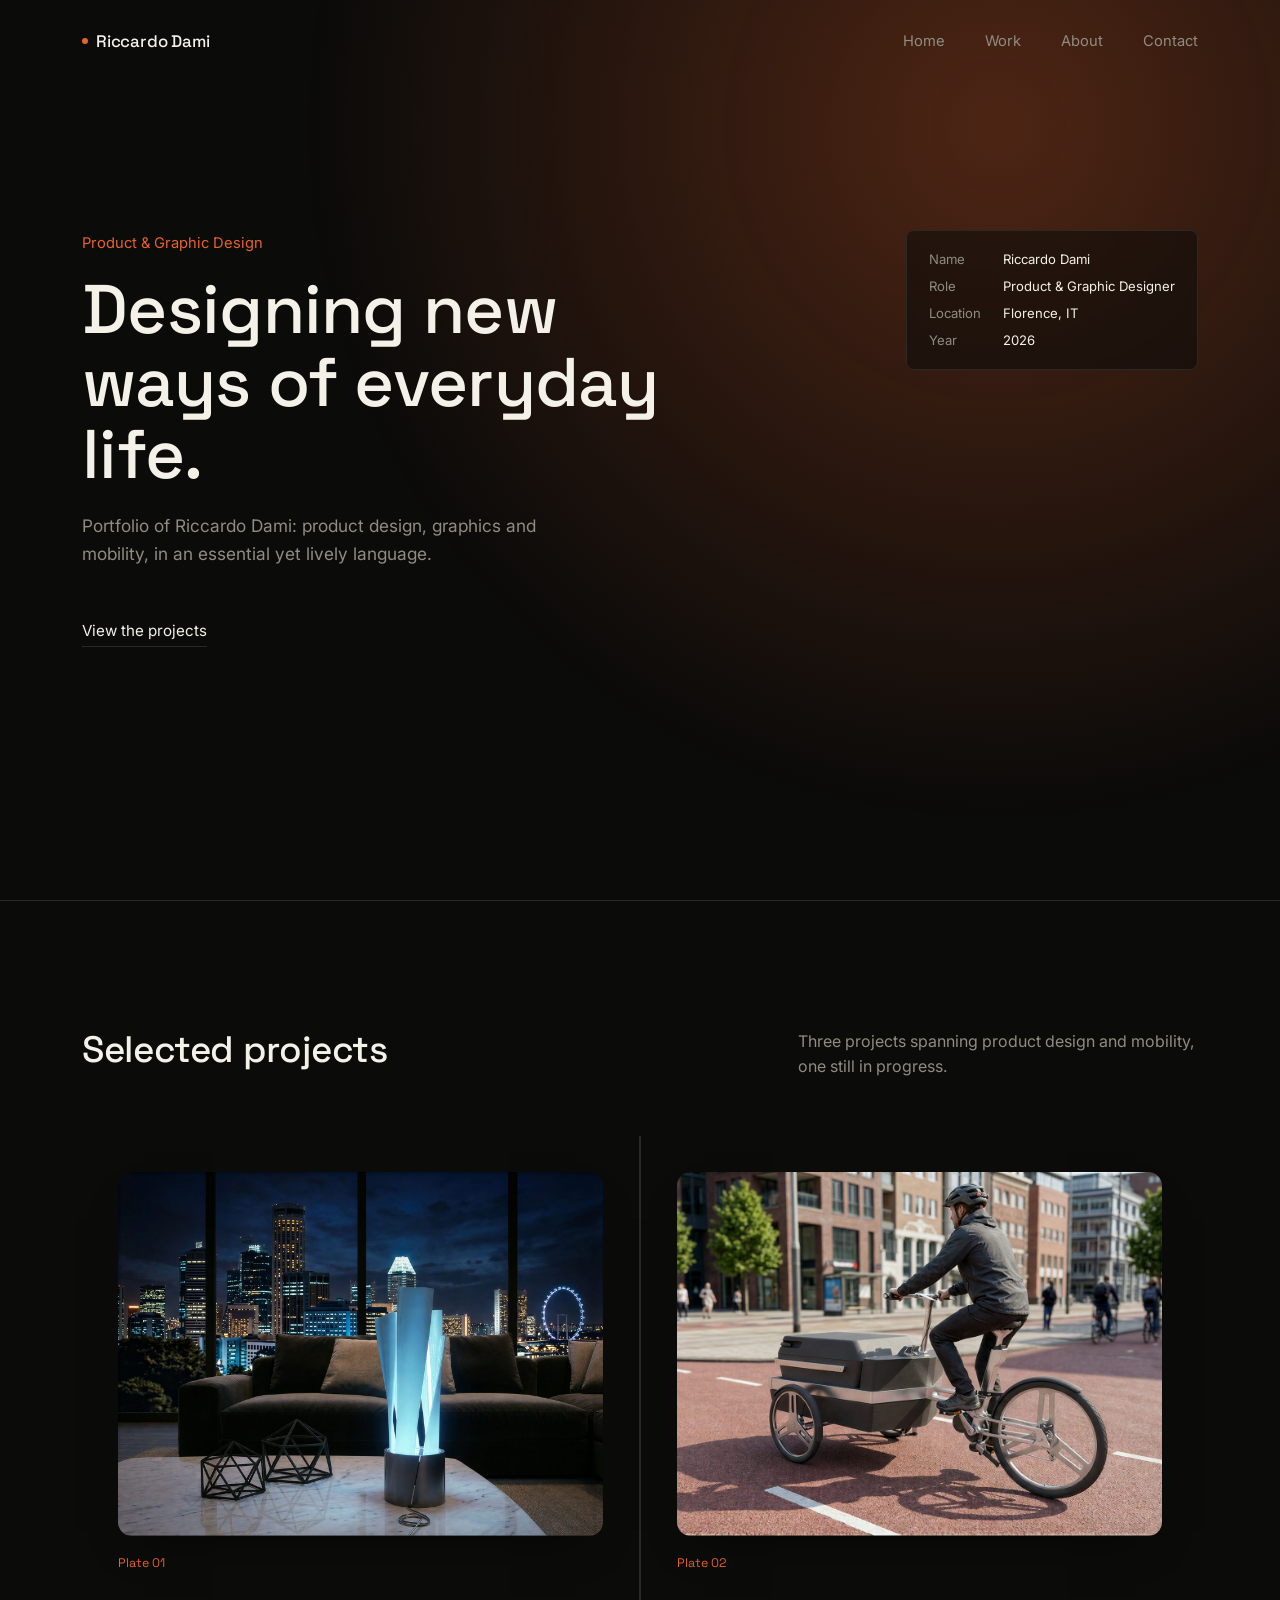
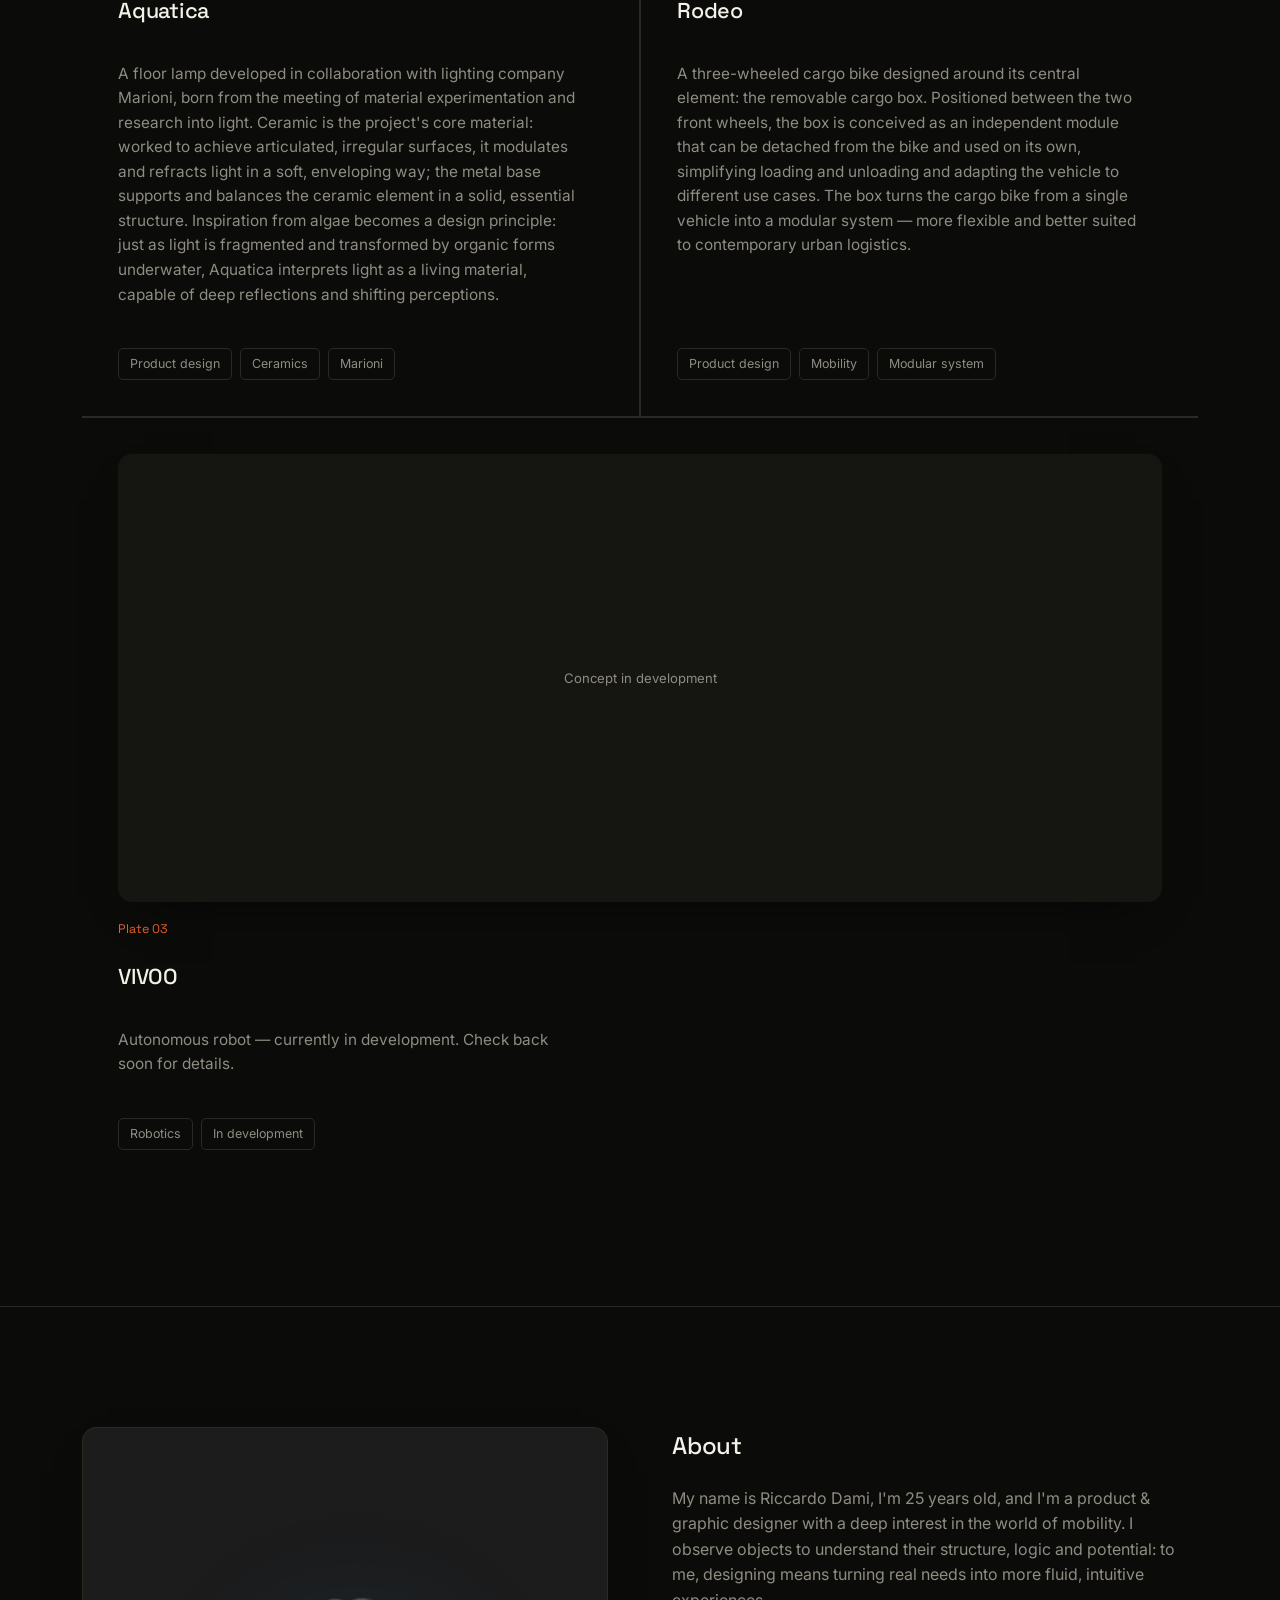
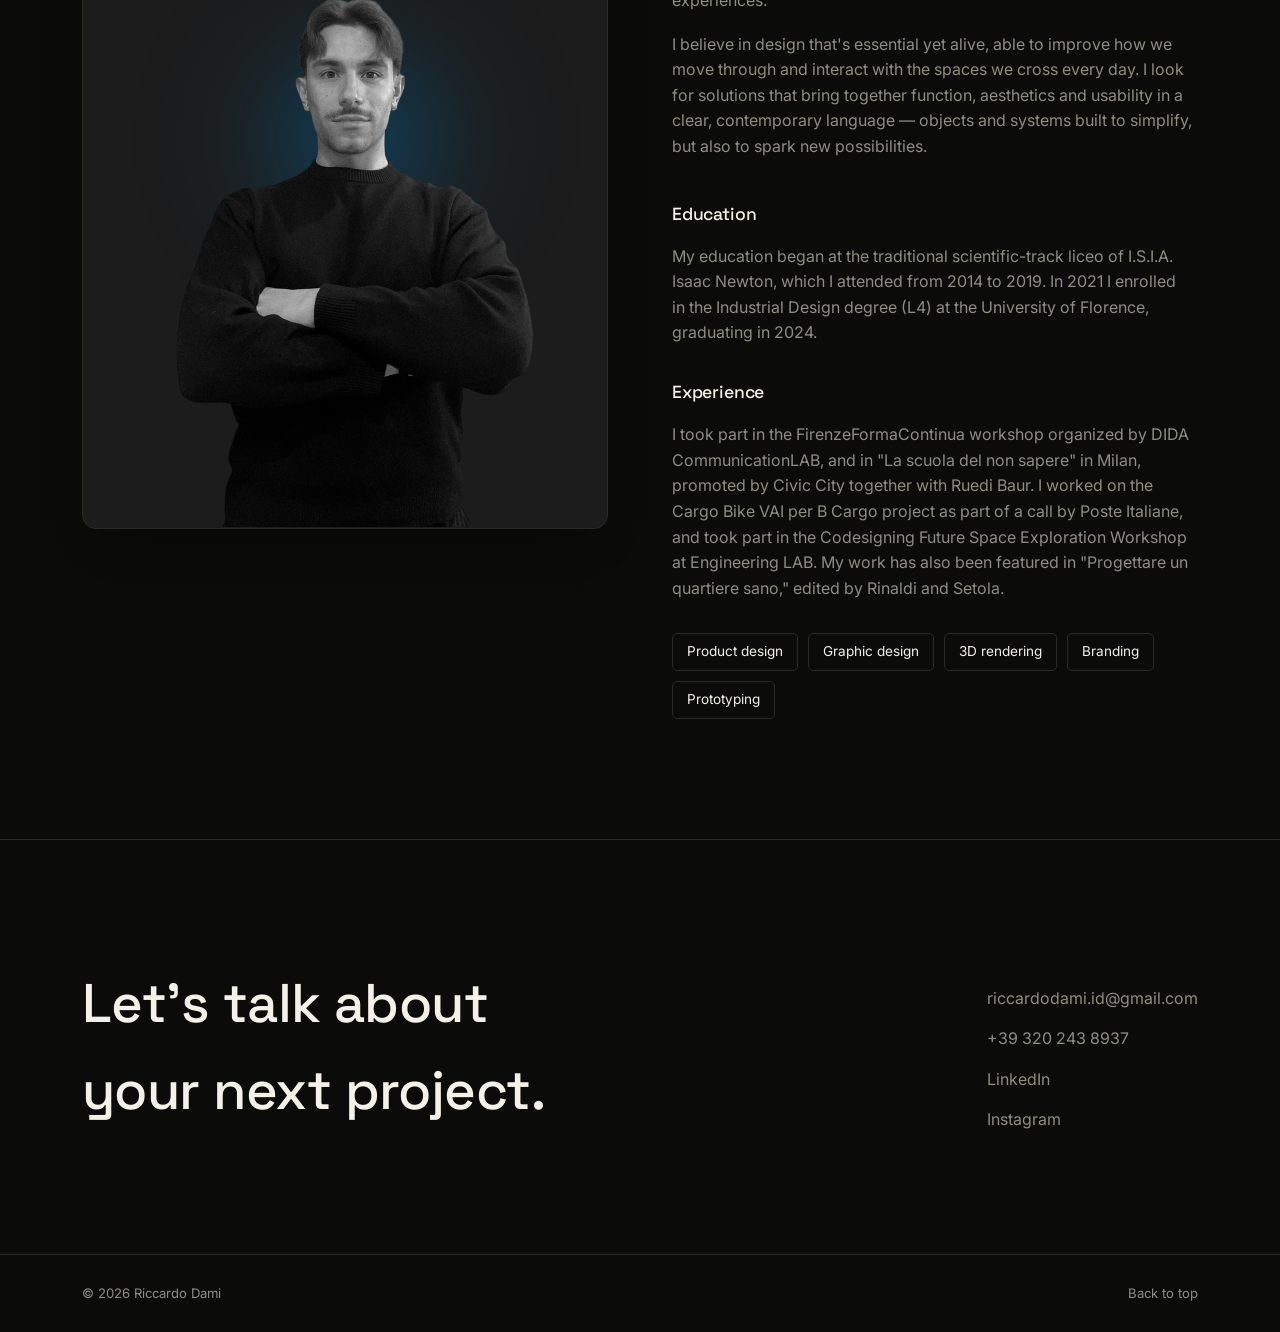
==== index.html @ 6834a139 "Add files via upload" ====
<!DOCTYPE html>
<html lang="en">
<head>
<meta charset="UTF-8">
<meta name="viewport" content="width=device-width, initial-scale=1.0">
<title>Riccardo Dami — Product & Graphic Designer</title>
<meta name="description" content="Portfolio of Riccardo Dami — Product & Graphic Designer, Florence.">

<!--
  ============================================================
  COSE ANCORA DA PERSONALIZZARE (cercale con Ctrl/Cmd+F nel file):
  1. VIVOO: quando il progetto sarà pronto, sostituisci la nota
     "concept in sviluppo" con descrizione, tag e immagine reali
  ============================================================
-->

<link rel="preconnect" href="https://fonts.googleapis.com">
<link rel="preconnect" href="https://fonts.gstatic.com" crossorigin>
<link href="https://fonts.googleapis.com/css2?family=Space+Grotesk:wght@400;500;700&family=Inter:wght@400;500;600&display=swap" rel="stylesheet">

<style>
  :root{
    --bg: #0b0b0a;
    --bg-raised: #151512;
    --neutral: #1c1c1c;
    --ink: #f4f1e8;
    --ink-dim: #8f8c81;
    --line: #2a2924;
    --accent: #e8622c;
    --glow: rgba(232,98,44,0.30);
    --nav-h: 84px;
    --max: 1180px;
    --radius-lg: 14px;
    --radius-md: 8px;
    --radius-sm: 5px;
  }

  *{ box-sizing: border-box; }
  html{ scroll-behavior: smooth; }
  @media (prefers-reduced-motion: reduce){
    html{ scroll-behavior: auto; }
    *{ animation-duration: 0.001ms !important; animation-iteration-count: 1 !important; transition-duration: 0.001ms !important; }
  }

  body{
    margin:0;
    background: var(--bg);
    color: var(--ink);
    font-family: 'Inter', sans-serif;
    font-size: 16px;
    line-height: 1.6;
    -webkit-font-smoothing: antialiased;
  }

  .bg-glow{
    position: fixed;
    inset: 0;
    z-index: -1;
    background: radial-gradient(circle at 78% 14%, var(--glow) 0%, transparent 55%);
    pointer-events: none;
  }

  h1,h2,h3,.wordmark{
    font-family: 'Space Grotesk', sans-serif;
    font-weight: 500;
    margin: 0;
    letter-spacing: -0.01em;
  }

  a{ color: inherit; text-decoration: none; }
  img{ max-width:100%; display:block; }

  ::selection{ background: var(--accent); color: #101010; }

  :focus-visible{
    outline: 2px solid var(--accent);
    outline-offset: 3px;
  }

  .wrap{
    max-width: var(--max);
    margin: 0 auto;
    padding: 0 32px;
  }

  /* ---------- NAV ---------- */
  header.site-nav{
    position: fixed;
    top: 0; left: 0; right: 0;
    height: var(--nav-h);
    z-index: 100;
    display:flex;
    align-items:center;
    background: rgba(11,11,10,0);
    border-bottom: 1px solid transparent;
    transition: background .4s ease, border-color .4s ease;
  }
  header.site-nav.scrolled{
    background: rgba(11,11,10,0.82);
    backdrop-filter: blur(10px);
    border-bottom: 1px solid var(--line);
  }
  .nav-inner{
    width:100%;
    display:flex;
    align-items:center;
    justify-content:space-between;
  }
  .wordmark{
    font-size: 1.05rem;
    display:flex;
    align-items:center;
    gap: 8px;
  }
  .wordmark .dot{
    width:6px; height:6px; border-radius:50%;
    background: var(--accent);
    display:inline-block;
  }
  nav.links{
    display:flex;
    gap: 40px;
  }
  nav.links a{
    font-size: .92rem;
    color: var(--ink-dim);
    position: relative;
    padding: 4px 0;
    transition: color .25s ease;
  }
  nav.links a:hover, nav.links a:focus-visible{ color: var(--ink); }
  nav.links a::after{
    content:"";
    position:absolute;
    left:0; right:0; bottom:0;
    height:1px;
    background: var(--accent);
    transform: scaleX(0);
    transform-origin: left;
    transition: transform .3s ease;
  }
  nav.links a:hover::after, nav.links a:focus-visible::after{ transform: scaleX(1); }

  .menu-btn{
    display:none;
    background:none; border:none;
    color: var(--ink);
    width: 36px; height: 28px;
    position: relative;
    cursor:pointer;
  }
  .menu-btn span{
    position:absolute; left:0; right:0; height:1px;
    background: var(--ink);
    transition: transform .3s ease, opacity .3s ease;
  }
  .menu-btn span:nth-child(1){ top:4px; }
  .menu-btn span:nth-child(2){ top:14px; }
  .menu-btn span:nth-child(3){ top:24px; }
  .menu-btn.open span:nth-child(1){ transform: translateY(10px) rotate(45deg); }
  .menu-btn.open span:nth-child(2){ opacity:0; }
  .menu-btn.open span:nth-child(3){ transform: translateY(-10px) rotate(-45deg); }

  .mobile-menu{
    position: fixed;
    inset: var(--nav-h) 0 0 0;
    background: var(--bg);
    z-index: 90;
    display:flex;
    flex-direction: column;
    padding: 48px 32px;
    gap: 28px;
    transform: translateY(-8px);
    opacity: 0;
    pointer-events: none;
    transition: opacity .3s ease, transform .3s ease;
  }
  .mobile-menu.open{ opacity:1; transform: translateY(0); pointer-events:auto; }
  .mobile-menu a{ font-family:'Space Grotesk', sans-serif; font-size: 1.6rem; }

  /* ---------- HERO ---------- */
  .hero{
    min-height: 100svh;
    display:flex;
    align-items:center;
    padding-top: var(--nav-h);
    position: relative;
  }
  .hero .wrap{
    width:100%;
    position: relative;
  }
  .titleblock{
    position: absolute;
    top: 0;
    right: 32px;
    border: 1px solid var(--line);
    border-radius: var(--radius-md);
    background: rgba(11,11,10,0.55);
    backdrop-filter: blur(6px);
    padding: 18px 22px;
    display:grid;
    grid-template-columns: auto auto;
    gap: 6px 22px;
    font-size: .82rem;
    color: var(--ink-dim);
  }
  .titleblock dt{ color: var(--ink-dim); }
  .titleblock dd{ margin:0; color: var(--ink); }

  .hero-copy{ max-width: 620px; }
  .eyebrow-note{ /* small kicker, sentence case, no tracking gimmicks */
    color: var(--accent);
    font-size: .92rem;
    margin-bottom: 18px;
  }
  .hero-copy h1{
    font-size: clamp(2.4rem, 5.4vw, 4.3rem);
    line-height: 1.05;
  }
  .hero-copy p.lede{
    margin-top: 22px;
    color: var(--ink-dim);
    font-size: 1.08rem;
    max-width: 46ch;
  }
  .hero-cta{
    margin-top: 34px;
    display:inline-flex;
    align-items:center;
    gap: 10px;
    font-size: .95rem;
    padding-bottom: 3px;
    border-bottom: 1px solid var(--line);
    transition: border-color .25s ease, color .25s ease;
  }
  .hero-cta:hover{ border-color: var(--accent); color: var(--accent); }

  /* ---------- SECTIONS ---------- */
  section{ padding: 120px 0; border-top: 1px solid var(--line); }
  .section-head{
    display:flex;
    justify-content: space-between;
    align-items: flex-end;
    gap: 24px;
    margin-bottom: 56px;
    flex-wrap: wrap;
  }
  .section-head h2{
    font-size: clamp(1.7rem, 3vw, 2.3rem);
  }
  .section-head p{
    color: var(--ink-dim);
    max-width: 40ch;
    margin:0;
  }

  /* ---------- PROJECTS ---------- */
  .project-list{
    display:grid;
    grid-template-columns: repeat(2, 1fr);
    gap: 2px;
    background: var(--line);
  }
  .project-card{
    background: var(--bg);
    padding: 36px;
    display:flex;
    flex-direction: column;
    gap: 18px;
    opacity: 0;
    transform: translateY(18px);
    transition: opacity .7s ease, transform .7s ease;
  }
  .project-card.in-view{ opacity:1; transform: translateY(0); }
  .project-card:not(.wide):hover .project-media img{
    transform: scale(1.05);
  }
  .project-card.wide{ grid-column: 1 / -1; }
  .project-card.wide .project-media{ aspect-ratio: 21/9; }

  .project-media{
    aspect-ratio: 4/3;
    background: var(--bg-raised);
    border-radius: var(--radius-lg);
    box-shadow: 0 20px 45px -26px rgba(0,0,0,0.7);
    display:flex;
    align-items:center;
    justify-content:center;
    color: var(--ink-dim);
    font-size: .82rem;
    overflow:hidden;
    position: relative;
  }
  .project-media img{
    width:100%; height:100%; object-fit: cover;
    clip-path: inset(0 0 100% 0);
    transform: scale(1.08);
    transition: clip-path 1s cubic-bezier(.16,.84,.44,1), transform .8s ease;
  }
  .project-card.in-view .project-media img{
    clip-path: inset(0 0 0% 0);
    transform: scale(1);
  }
  .project-card .plate{
    font-family:'Space Grotesk', sans-serif;
    font-size: .78rem;
    color: var(--accent);
  }
  .project-card h3{ font-size: 1.35rem; margin-top: 2px; }
  .project-card .desc{ color: var(--ink-dim); font-size: .96rem; max-width: 46ch; }
  .tag-list{ display:flex; flex-wrap:wrap; gap:8px; margin-top:auto; padding-top: 8px; }
  .tag{
    font-size: .78rem;
    color: var(--ink-dim);
    border: 1px solid var(--line);
    padding: 5px 11px;
    border-radius: var(--radius-sm);
  }

  @media (max-width: 860px){
    .project-list{ grid-template-columns: 1fr; }
  }

  /* ---------- ABOUT ---------- */
  .about-grid{
    display:grid;
    grid-template-columns: 1fr 1fr;
    gap: 64px;
  }
  .about-photo{
    aspect-ratio: 3/4;
    background: var(--neutral);
    border: 1px solid var(--line);
    border-radius: var(--radius-lg);
    box-shadow: 0 20px 45px -26px rgba(0,0,0,0.7);
    display:flex; align-items:center; justify-content:center;
    color: var(--ink-dim); font-size:.85rem;
    overflow:hidden;
  }
  .about-text p{ color: var(--ink-dim); max-width: 52ch; }
  .about-text p + p{ margin-top: 18px; }
  .skills{
    margin-top: 32px;
    display:flex; flex-wrap:wrap;
    gap: 10px;
  }
  .skills span{
    font-size: .85rem;
    border: 1px solid var(--line);
    border-radius: var(--radius-sm);
    padding: 7px 14px;
    color: var(--ink);
  }

  @media (max-width: 860px){
    .about-grid{ grid-template-columns: 1fr; }
    .about-photo{ max-width: 280px; }
  }

  /* ---------- CONTACT ---------- */
  .contact{
    display:flex;
    justify-content: space-between;
    align-items: flex-end;
    flex-wrap: wrap;
    gap: 40px;
  }
  .contact h2{
    font-size: clamp(2rem, 5vw, 3.4rem);
    max-width: 14ch;
  }
  .contact-links{ display:flex; flex-direction:column; gap: 14px; }
  .contact-links a{
    font-size: 1rem;
    color: var(--ink-dim);
    border-bottom: 1px solid transparent;
    width: fit-content;
    transition: color .25s ease, border-color .25s ease;
  }
  .contact-links a:hover{ color: var(--accent); border-color: var(--accent); }

  footer{
    border-top: 1px solid var(--line);
    padding: 28px 0;
    display:flex;
    justify-content: space-between;
    color: var(--ink-dim);
    font-size: .82rem;
  }

  @media (max-width: 860px){
    .titleblock{
      position: static;
      display: inline-grid;
      margin-bottom: 32px;
    }
    nav.links{ display:none; }
    .menu-btn{ display:block; }
    section{ padding: 88px 0; }
    .wrap{ padding: 0 22px; }
  }
</style>
</head>
<body>

<div class="bg-glow" aria-hidden="true"></div>

<header class="site-nav" id="siteNav">
  <div class="wrap nav-inner">
    <a href="#home" class="wordmark"><span class="dot"></span>Riccardo Dami</a>
    <nav class="links">
      <a href="#home">Home</a>
      <a href="#progetti">Work</a>
      <a href="#chi-sono">About</a>
      <a href="#contatti">Contact</a>
    </nav>
    <button class="menu-btn" id="menuBtn" aria-label="Open menu" aria-expanded="false">
      <span></span><span></span><span></span>
    </button>
  </div>
</header>

<div class="mobile-menu" id="mobileMenu">
  <a href="#home">Home</a>
  <a href="#progetti">Work</a>
  <a href="#chi-sono">About</a>
  <a href="#contatti">Contact</a>
</div>

<main>

  <!-- ================= HERO ================= -->
  <section id="home" class="hero" style="border-top:none;">
    <div class="wrap">
      <dl class="titleblock">
        <dt>Name</dt><dd>Riccardo Dami</dd>
        <dt>Role</dt><dd>Product &amp; Graphic Designer</dd>
        <dt>Location</dt><dd>Florence, IT</dd>
        <dt>Year</dt><dd>2026</dd>
      </dl>

      <div class="hero-copy">
        <p class="eyebrow-note">Product &amp; Graphic Design</p>
        <h1>Designing new ways of everyday life.</h1>
        <p class="lede">Portfolio of Riccardo Dami: product design, graphics and mobility, in an essential yet lively language.</p>
        <a href="#progetti" class="hero-cta">View the projects</a>
      </div>
    </div>
  </section>

  <!-- ================= PROGETTI ================= -->
  <section id="progetti">
    <div class="wrap">
      <div class="section-head">
        <h2>Selected projects</h2>
        <p>Three projects spanning product design and mobility, one still in progress.</p>
      </div>

      <div class="project-list">

        <article class="project-card">
          <div class="project-media">
            <img src="images/aquatica.jpg" alt="Aquatica floor lamp lit up on a table, in a living room with a night skyline view">
          </div>
          <span class="plate">Plate 01</span>
          <h3>Aquatica</h3>
          <p class="desc">A floor lamp developed in collaboration with lighting company Marioni, born from the meeting of material experimentation and research into light. Ceramic is the project's core material: worked to achieve articulated, irregular surfaces, it modulates and refracts light in a soft, enveloping way; the metal base supports and balances the ceramic element in a solid, essential structure. Inspiration from algae becomes a design principle: just as light is fragmented and transformed by organic forms underwater, Aquatica interprets light as a living material, capable of deep reflections and shifting perceptions.</p>
          <div class="tag-list">
            <span class="tag">Product design</span>
            <span class="tag">Ceramics</span>
            <span class="tag">Marioni</span>
          </div>
        </article>

        <article class="project-card">
          <div class="project-media">
            <img src="images/rodeo.jpg" alt="Rodeo cargo bike trailer in use on an urban bike lane">
          </div>
          <span class="plate">Plate 02</span>
          <h3>Rodeo</h3>
          <p class="desc">A three-wheeled cargo bike designed around its central element: the removable cargo box. Positioned between the two front wheels, the box is conceived as an independent module that can be detached from the bike and used on its own, simplifying loading and unloading and adapting the vehicle to different use cases. The box turns the cargo bike from a single vehicle into a modular system — more flexible and better suited to contemporary urban logistics.</p>
          <div class="tag-list">
            <span class="tag">Product design</span>
            <span class="tag">Mobility</span>
            <span class="tag">Modular system</span>
          </div>
        </article>

        <article class="project-card wide">
          <div class="project-media">
            Concept in development
          </div>
          <span class="plate">Plate 03</span>
          <h3>VIVOO</h3>
          <p class="desc">Autonomous robot — currently in development. Check back soon for details.</p>
          <div class="tag-list">
            <span class="tag">Robotics</span>
            <span class="tag">In development</span>
          </div>
        </article>

      </div>
    </div>
  </section>

  <!-- ================= CHI SONO ================= -->
  <section id="chi-sono">
    <div class="wrap about-grid">
      <div class="about-photo">
        <img src="images/riccardo-portrait.png" alt="Portrait of Riccardo Dami" style="width:100%; height:100%; object-fit:contain;">
      </div>
      <div class="about-text">
        <h2 style="margin-bottom:20px;">About</h2>
        <p>My name is Riccardo Dami, I'm 25 years old, and I'm a product &amp; graphic designer with a deep interest in the world of mobility. I observe objects to understand their structure, logic and potential: to me, designing means turning real needs into more fluid, intuitive experiences.</p>
        <p>I believe in design that's essential yet alive, able to improve how we move through and interact with the spaces we cross every day. I look for solutions that bring together function, aesthetics and usability in a clear, contemporary language — objects and systems built to simplify, but also to spark new possibilities.</p>

        <h3 style="margin-top:40px; font-size:1.1rem;">Education</h3>
        <p>My education began at the traditional scientific-track liceo of I.S.I.A. Isaac Newton, which I attended from 2014 to 2019. In 2021 I enrolled in the Industrial Design degree (L4) at the University of Florence, graduating in 2024.</p>

        <h3 style="margin-top:32px; font-size:1.1rem;">Experience</h3>
        <p>I took part in the FirenzeFormaContinua workshop organized by DIDA CommunicationLAB, and in "La scuola del non sapere" in Milan, promoted by Civic City together with Ruedi Baur. I worked on the Cargo Bike VAI per B Cargo project as part of a call by Poste Italiane, and took part in the Codesigning Future Space Exploration Workshop at Engineering LAB. My work has also been featured in "Progettare un quartiere sano," edited by Rinaldi and Setola.</p>

        <div class="skills">
          <span>Product design</span>
          <span>Graphic design</span>
          <span>3D rendering</span>
          <span>Branding</span>
          <span>Prototyping</span>
        </div>
      </div>
    </div>
  </section>

  <!-- ================= CONTATTI ================= -->
  <section id="contatti">
    <div class="wrap contact">
      <h2>Let's talk about your next project.</h2>
      <div class="contact-links">
        <a href="mailto:riccardodami.id@gmail.com">riccardodami.id@gmail.com</a>
        <a href="tel:+393202438937">+39 320 243 8937</a>
        <a href="https://www.linkedin.com/in/riccardo-dami-3283572bb/" target="_blank" rel="noopener">LinkedIn</a>
        <a href="https://www.instagram.com/honoodsgn" target="_blank" rel="noopener">Instagram</a>
      </div>
    </div>
  </section>

</main>

<footer>
  <div class="wrap" style="display:flex; justify-content:space-between; width:100%;">
    <span>© 2026 Riccardo Dami</span>
    <a href="#home">Back to top</a>
  </div>
</footer>

<script>
  // Nav: sfondo sfumato dopo scroll
  const nav = document.getElementById('siteNav');
  window.addEventListener('scroll', () => {
    nav.classList.toggle('scrolled', window.scrollY > 40);
  }, { passive: true });

  // Menu mobile
  const menuBtn = document.getElementById('menuBtn');
  const mobileMenu = document.getElementById('mobileMenu');
  menuBtn.addEventListener('click', () => {
    const isOpen = mobileMenu.classList.toggle('open');
    menuBtn.classList.toggle('open', isOpen);
    menuBtn.setAttribute('aria-expanded', isOpen);
  });
  mobileMenu.querySelectorAll('a').forEach(a => {
    a.addEventListener('click', () => {
      mobileMenu.classList.remove('open');
      menuBtn.classList.remove('open');
      menuBtn.setAttribute('aria-expanded', false);
    });
  });

  // Reveal progressivo delle card progetto
  const cards = document.querySelectorAll('.project-card');
  const io = new IntersectionObserver((entries) => {
    entries.forEach(e => {
      if (e.isIntersecting) {
        e.target.classList.add('in-view');
        io.unobserve(e.target);
      }
    });
  }, { threshold: 0.15 });
  cards.forEach(c => io.observe(c));
</script>

</body>
</html>
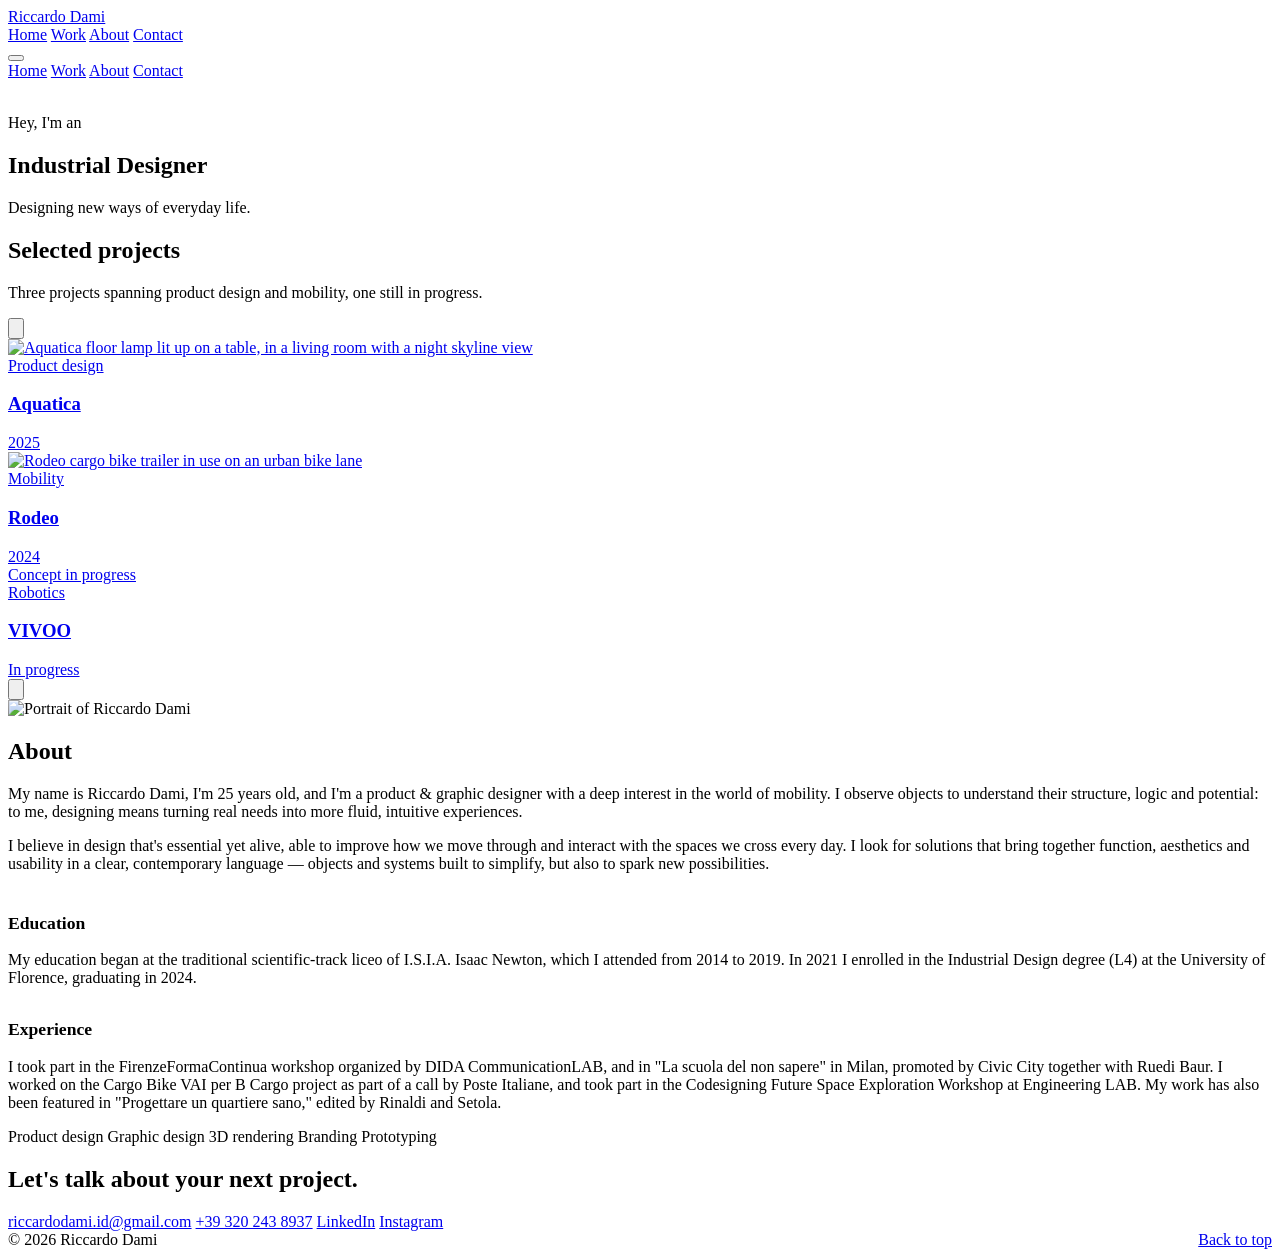
==== commit 87bc662e: "Add files via upload" ====
--- a/index.html
+++ b/index.html
@@ -8,407 +8,25 @@
 
 <!--
   ============================================================
-  COSE ANCORA DA PERSONALIZZARE (cercale con Ctrl/Cmd+F nel file):
-  1. VIVOO: quando il progetto sarà pronto, sostituisci la nota
-     "concept in sviluppo" con descrizione, tag e immagine reali
+  THINGS YOU CAN STILL CUSTOMIZE (search with Ctrl/Cmd+F):
+  1. VIVOO: once the project is ready, replace the "Concept in
+     progress" note and add a real image + description page
+     at projects/vivoo.html
+  2. images/bg-glow.gif: the animated hero background. You can
+     swap it for any other looping GIF/video of the same name.
   ============================================================
 -->
 
 <link rel="preconnect" href="https://fonts.googleapis.com">
 <link rel="preconnect" href="https://fonts.gstatic.com" crossorigin>
-<link href="https://fonts.googleapis.com/css2?family=Space+Grotesk:wght@400;500;700&family=Inter:wght@400;500;600&display=swap" rel="stylesheet">
-
-<style>
-  :root{
-    --bg: #0b0b0a;
-    --bg-raised: #151512;
-    --neutral: #1c1c1c;
-    --ink: #f4f1e8;
-    --ink-dim: #8f8c81;
-    --line: #2a2924;
-    --accent: #e8622c;
-    --glow: rgba(232,98,44,0.30);
-    --nav-h: 84px;
-    --max: 1180px;
-    --radius-lg: 14px;
-    --radius-md: 8px;
-    --radius-sm: 5px;
-  }
-
-  *{ box-sizing: border-box; }
-  html{ scroll-behavior: smooth; }
-  @media (prefers-reduced-motion: reduce){
-    html{ scroll-behavior: auto; }
-    *{ animation-duration: 0.001ms !important; animation-iteration-count: 1 !important; transition-duration: 0.001ms !important; }
-  }
-
-  body{
-    margin:0;
-    background: var(--bg);
-    color: var(--ink);
-    font-family: 'Inter', sans-serif;
-    font-size: 16px;
-    line-height: 1.6;
-    -webkit-font-smoothing: antialiased;
-  }
-
-  .bg-glow{
-    position: fixed;
-    inset: 0;
-    z-index: -1;
-    background: radial-gradient(circle at 78% 14%, var(--glow) 0%, transparent 55%);
-    pointer-events: none;
-  }
-
-  h1,h2,h3,.wordmark{
-    font-family: 'Space Grotesk', sans-serif;
-    font-weight: 500;
-    margin: 0;
-    letter-spacing: -0.01em;
-  }
-
-  a{ color: inherit; text-decoration: none; }
-  img{ max-width:100%; display:block; }
-
-  ::selection{ background: var(--accent); color: #101010; }
-
-  :focus-visible{
-    outline: 2px solid var(--accent);
-    outline-offset: 3px;
-  }
-
-  .wrap{
-    max-width: var(--max);
-    margin: 0 auto;
-    padding: 0 32px;
-  }
-
-  /* ---------- NAV ---------- */
-  header.site-nav{
-    position: fixed;
-    top: 0; left: 0; right: 0;
-    height: var(--nav-h);
-    z-index: 100;
-    display:flex;
-    align-items:center;
-    background: rgba(11,11,10,0);
-    border-bottom: 1px solid transparent;
-    transition: background .4s ease, border-color .4s ease;
-  }
-  header.site-nav.scrolled{
-    background: rgba(11,11,10,0.82);
-    backdrop-filter: blur(10px);
-    border-bottom: 1px solid var(--line);
-  }
-  .nav-inner{
-    width:100%;
-    display:flex;
-    align-items:center;
-    justify-content:space-between;
-  }
-  .wordmark{
-    font-size: 1.05rem;
-    display:flex;
-    align-items:center;
-    gap: 8px;
-  }
-  .wordmark .dot{
-    width:6px; height:6px; border-radius:50%;
-    background: var(--accent);
-    display:inline-block;
-  }
-  nav.links{
-    display:flex;
-    gap: 40px;
-  }
-  nav.links a{
-    font-size: .92rem;
-    color: var(--ink-dim);
-    position: relative;
-    padding: 4px 0;
-    transition: color .25s ease;
-  }
-  nav.links a:hover, nav.links a:focus-visible{ color: var(--ink); }
-  nav.links a::after{
-    content:"";
-    position:absolute;
-    left:0; right:0; bottom:0;
-    height:1px;
-    background: var(--accent);
-    transform: scaleX(0);
-    transform-origin: left;
-    transition: transform .3s ease;
-  }
-  nav.links a:hover::after, nav.links a:focus-visible::after{ transform: scaleX(1); }
-
-  .menu-btn{
-    display:none;
-    background:none; border:none;
-    color: var(--ink);
-    width: 36px; height: 28px;
-    position: relative;
-    cursor:pointer;
-  }
-  .menu-btn span{
-    position:absolute; left:0; right:0; height:1px;
-    background: var(--ink);
-    transition: transform .3s ease, opacity .3s ease;
-  }
-  .menu-btn span:nth-child(1){ top:4px; }
-  .menu-btn span:nth-child(2){ top:14px; }
-  .menu-btn span:nth-child(3){ top:24px; }
-  .menu-btn.open span:nth-child(1){ transform: translateY(10px) rotate(45deg); }
-  .menu-btn.open span:nth-child(2){ opacity:0; }
-  .menu-btn.open span:nth-child(3){ transform: translateY(-10px) rotate(-45deg); }
-
-  .mobile-menu{
-    position: fixed;
-    inset: var(--nav-h) 0 0 0;
-    background: var(--bg);
-    z-index: 90;
-    display:flex;
-    flex-direction: column;
-    padding: 48px 32px;
-    gap: 28px;
-    transform: translateY(-8px);
-    opacity: 0;
-    pointer-events: none;
-    transition: opacity .3s ease, transform .3s ease;
-  }
-  .mobile-menu.open{ opacity:1; transform: translateY(0); pointer-events:auto; }
-  .mobile-menu a{ font-family:'Space Grotesk', sans-serif; font-size: 1.6rem; }
-
-  /* ---------- HERO ---------- */
-  .hero{
-    min-height: 100svh;
-    display:flex;
-    align-items:center;
-    padding-top: var(--nav-h);
-    position: relative;
-  }
-  .hero .wrap{
-    width:100%;
-    position: relative;
-  }
-  .titleblock{
-    position: absolute;
-    top: 0;
-    right: 32px;
-    border: 1px solid var(--line);
-    border-radius: var(--radius-md);
-    background: rgba(11,11,10,0.55);
-    backdrop-filter: blur(6px);
-    padding: 18px 22px;
-    display:grid;
-    grid-template-columns: auto auto;
-    gap: 6px 22px;
-    font-size: .82rem;
-    color: var(--ink-dim);
-  }
-  .titleblock dt{ color: var(--ink-dim); }
-  .titleblock dd{ margin:0; color: var(--ink); }
-
-  .hero-copy{ max-width: 620px; }
-  .eyebrow-note{ /* small kicker, sentence case, no tracking gimmicks */
-    color: var(--accent);
-    font-size: .92rem;
-    margin-bottom: 18px;
-  }
-  .hero-copy h1{
-    font-size: clamp(2.4rem, 5.4vw, 4.3rem);
-    line-height: 1.05;
-  }
-  .hero-copy p.lede{
-    margin-top: 22px;
-    color: var(--ink-dim);
-    font-size: 1.08rem;
-    max-width: 46ch;
-  }
-  .hero-cta{
-    margin-top: 34px;
-    display:inline-flex;
-    align-items:center;
-    gap: 10px;
-    font-size: .95rem;
-    padding-bottom: 3px;
-    border-bottom: 1px solid var(--line);
-    transition: border-color .25s ease, color .25s ease;
-  }
-  .hero-cta:hover{ border-color: var(--accent); color: var(--accent); }
-
-  /* ---------- SECTIONS ---------- */
-  section{ padding: 120px 0; border-top: 1px solid var(--line); }
-  .section-head{
-    display:flex;
-    justify-content: space-between;
-    align-items: flex-end;
-    gap: 24px;
-    margin-bottom: 56px;
-    flex-wrap: wrap;
-  }
-  .section-head h2{
-    font-size: clamp(1.7rem, 3vw, 2.3rem);
-  }
-  .section-head p{
-    color: var(--ink-dim);
-    max-width: 40ch;
-    margin:0;
-  }
-
-  /* ---------- PROJECTS ---------- */
-  .project-list{
-    display:grid;
-    grid-template-columns: repeat(2, 1fr);
-    gap: 2px;
-    background: var(--line);
-  }
-  .project-card{
-    background: var(--bg);
-    padding: 36px;
-    display:flex;
-    flex-direction: column;
-    gap: 18px;
-    opacity: 0;
-    transform: translateY(18px);
-    transition: opacity .7s ease, transform .7s ease;
-  }
-  .project-card.in-view{ opacity:1; transform: translateY(0); }
-  .project-card:not(.wide):hover .project-media img{
-    transform: scale(1.05);
-  }
-  .project-card.wide{ grid-column: 1 / -1; }
-  .project-card.wide .project-media{ aspect-ratio: 21/9; }
-
-  .project-media{
-    aspect-ratio: 4/3;
-    background: var(--bg-raised);
-    border-radius: var(--radius-lg);
-    box-shadow: 0 20px 45px -26px rgba(0,0,0,0.7);
-    display:flex;
-    align-items:center;
-    justify-content:center;
-    color: var(--ink-dim);
-    font-size: .82rem;
-    overflow:hidden;
-    position: relative;
-  }
-  .project-media img{
-    width:100%; height:100%; object-fit: cover;
-    clip-path: inset(0 0 100% 0);
-    transform: scale(1.08);
-    transition: clip-path 1s cubic-bezier(.16,.84,.44,1), transform .8s ease;
-  }
-  .project-card.in-view .project-media img{
-    clip-path: inset(0 0 0% 0);
-    transform: scale(1);
-  }
-  .project-card .plate{
-    font-family:'Space Grotesk', sans-serif;
-    font-size: .78rem;
-    color: var(--accent);
-  }
-  .project-card h3{ font-size: 1.35rem; margin-top: 2px; }
-  .project-card .desc{ color: var(--ink-dim); font-size: .96rem; max-width: 46ch; }
-  .tag-list{ display:flex; flex-wrap:wrap; gap:8px; margin-top:auto; padding-top: 8px; }
-  .tag{
-    font-size: .78rem;
-    color: var(--ink-dim);
-    border: 1px solid var(--line);
-    padding: 5px 11px;
-    border-radius: var(--radius-sm);
-  }
-
-  @media (max-width: 860px){
-    .project-list{ grid-template-columns: 1fr; }
-  }
-
-  /* ---------- ABOUT ---------- */
-  .about-grid{
-    display:grid;
-    grid-template-columns: 1fr 1fr;
-    gap: 64px;
-  }
-  .about-photo{
-    aspect-ratio: 3/4;
-    background: var(--neutral);
-    border: 1px solid var(--line);
-    border-radius: var(--radius-lg);
-    box-shadow: 0 20px 45px -26px rgba(0,0,0,0.7);
-    display:flex; align-items:center; justify-content:center;
-    color: var(--ink-dim); font-size:.85rem;
-    overflow:hidden;
-  }
-  .about-text p{ color: var(--ink-dim); max-width: 52ch; }
-  .about-text p + p{ margin-top: 18px; }
-  .skills{
-    margin-top: 32px;
-    display:flex; flex-wrap:wrap;
-    gap: 10px;
-  }
-  .skills span{
-    font-size: .85rem;
-    border: 1px solid var(--line);
-    border-radius: var(--radius-sm);
-    padding: 7px 14px;
-    color: var(--ink);
-  }
-
-  @media (max-width: 860px){
-    .about-grid{ grid-template-columns: 1fr; }
-    .about-photo{ max-width: 280px; }
-  }
-
-  /* ---------- CONTACT ---------- */
-  .contact{
-    display:flex;
-    justify-content: space-between;
-    align-items: flex-end;
-    flex-wrap: wrap;
-    gap: 40px;
-  }
-  .contact h2{
-    font-size: clamp(2rem, 5vw, 3.4rem);
-    max-width: 14ch;
-  }
-  .contact-links{ display:flex; flex-direction:column; gap: 14px; }
-  .contact-links a{
-    font-size: 1rem;
-    color: var(--ink-dim);
-    border-bottom: 1px solid transparent;
-    width: fit-content;
-    transition: color .25s ease, border-color .25s ease;
-  }
-  .contact-links a:hover{ color: var(--accent); border-color: var(--accent); }
-
-  footer{
-    border-top: 1px solid var(--line);
-    padding: 28px 0;
-    display:flex;
-    justify-content: space-between;
-    color: var(--ink-dim);
-    font-size: .82rem;
-  }
-
-  @media (max-width: 860px){
-    .titleblock{
-      position: static;
-      display: inline-grid;
-      margin-bottom: 32px;
-    }
-    nav.links{ display:none; }
-    .menu-btn{ display:block; }
-    section{ padding: 88px 0; }
-    .wrap{ padding: 0 22px; }
-  }
-</style>
+<link href="https://fonts.googleapis.com/css2?family=Plus+Jakarta+Sans:wght@400;500;600;700;800&display=swap" rel="stylesheet">
+<link rel="stylesheet" href="css/style.css">
 </head>
 <body>
 
-<div class="bg-glow" aria-hidden="true"></div>
-
 <header class="site-nav" id="siteNav">
   <div class="wrap nav-inner">
-    <a href="#home" class="wordmark"><span class="dot"></span>Riccardo Dami</a>
+    <a href="#home" class="wordmark">Riccardo Dami</a>
     <nav class="links">
       <a href="#home">Home</a>
       <a href="#progetti">Work</a>
@@ -433,23 +51,22 @@
   <!-- ================= HERO ================= -->
   <section id="home" class="hero" style="border-top:none;">
     <div class="wrap">
-      <dl class="titleblock">
-        <dt>Name</dt><dd>Riccardo Dami</dd>
-        <dt>Role</dt><dd>Product &amp; Graphic Designer</dd>
-        <dt>Location</dt><dd>Florence, IT</dd>
-        <dt>Year</dt><dd>2026</dd>
-      </dl>
-
-      <div class="hero-copy">
-        <p class="eyebrow-note">Product &amp; Graphic Design</p>
-        <h1>Designing new ways of everyday life.</h1>
-        <p class="lede">Portfolio of Riccardo Dami: product design, graphics and mobility, in an essential yet lively language.</p>
-        <a href="#progetti" class="hero-cta">View the projects</a>
+      <div class="hero-shell">
+        <img class="hero-bg" src="images/bg-glow.gif" alt="" aria-hidden="true">
+        <div class="hero-content">
+          <div class="hero-left">
+            <p class="eyebrow-note">Hey, I'm an</p>
+            <h1>Industrial Designer</h1>
+          </div>
+          <div class="hero-right">
+            <p class="hero-slogan">Designing new ways of everyday life.</p>
+          </div>
+        </div>
       </div>
     </div>
   </section>
 
-  <!-- ================= PROGETTI ================= -->
+  <!-- ================= PROJECTS ================= -->
   <section id="progetti">
     <div class="wrap">
       <div class="section-head">
@@ -457,54 +74,58 @@
         <p>Three projects spanning product design and mobility, one still in progress.</p>
       </div>
 
-      <div class="project-list">
+      <div class="carousel" id="projectsCarousel">
+        <button class="car-btn" id="carPrev" aria-label="Previous project">
+          <svg viewBox="0 0 24 24" fill="none" stroke="currentColor" stroke-width="2" stroke-linecap="round" stroke-linejoin="round"><path d="M15 18l-6-6 6-6"/></svg>
+        </button>
 
-        <article class="project-card">
-          <div class="project-media">
-            <img src="images/aquatica.jpg" alt="Aquatica floor lamp lit up on a table, in a living room with a night skyline view">
+        <div class="car-viewport">
+          <div class="car-track" id="carTrack">
+
+            <a class="car-card" href="projects/aquatica.html">
+              <div class="car-media">
+                <img src="images/aquatica.jpg" alt="Aquatica floor lamp lit up on a table, in a living room with a night skyline view">
+              </div>
+              <div class="car-info">
+                <span class="car-tag">Product design</span>
+                <h3>Aquatica</h3>
+                <span class="car-date">2025</span>
+              </div>
+            </a>
+
+            <a class="car-card" href="projects/rodeo.html">
+              <div class="car-media">
+                <img src="images/rodeo.jpg" alt="Rodeo cargo bike trailer in use on an urban bike lane">
+              </div>
+              <div class="car-info">
+                <span class="car-tag">Mobility</span>
+                <h3>Rodeo</h3>
+                <span class="car-date">2024</span>
+              </div>
+            </a>
+
+            <a class="car-card" href="projects/vivoo.html">
+              <div class="car-media placeholder">Concept in progress</div>
+              <div class="car-info">
+                <span class="car-tag">Robotics</span>
+                <h3>VIVOO</h3>
+                <span class="car-date">In progress</span>
+              </div>
+            </a>
+
           </div>
-          <span class="plate">Plate 01</span>
-          <h3>Aquatica</h3>
-          <p class="desc">A floor lamp developed in collaboration with lighting company Marioni, born from the meeting of material experimentation and research into light. Ceramic is the project's core material: worked to achieve articulated, irregular surfaces, it modulates and refracts light in a soft, enveloping way; the metal base supports and balances the ceramic element in a solid, essential structure. Inspiration from algae becomes a design principle: just as light is fragmented and transformed by organic forms underwater, Aquatica interprets light as a living material, capable of deep reflections and shifting perceptions.</p>
-          <div class="tag-list">
-            <span class="tag">Product design</span>
-            <span class="tag">Ceramics</span>
-            <span class="tag">Marioni</span>
-          </div>
-        </article>
+        </div>
 
-        <article class="project-card">
-          <div class="project-media">
-            <img src="images/rodeo.jpg" alt="Rodeo cargo bike trailer in use on an urban bike lane">
-          </div>
-          <span class="plate">Plate 02</span>
-          <h3>Rodeo</h3>
-          <p class="desc">A three-wheeled cargo bike designed around its central element: the removable cargo box. Positioned between the two front wheels, the box is conceived as an independent module that can be detached from the bike and used on its own, simplifying loading and unloading and adapting the vehicle to different use cases. The box turns the cargo bike from a single vehicle into a modular system — more flexible and better suited to contemporary urban logistics.</p>
-          <div class="tag-list">
-            <span class="tag">Product design</span>
-            <span class="tag">Mobility</span>
-            <span class="tag">Modular system</span>
-          </div>
-        </article>
+        <button class="car-btn" id="carNext" aria-label="Next project">
+          <svg viewBox="0 0 24 24" fill="none" stroke="currentColor" stroke-width="2" stroke-linecap="round" stroke-linejoin="round"><path d="M9 18l6-6-6-6"/></svg>
+        </button>
+      </div>
 
-        <article class="project-card wide">
-          <div class="project-media">
-            Concept in development
-          </div>
-          <span class="plate">Plate 03</span>
-          <h3>VIVOO</h3>
-          <p class="desc">Autonomous robot — currently in development. Check back soon for details.</p>
-          <div class="tag-list">
-            <span class="tag">Robotics</span>
-            <span class="tag">In development</span>
-          </div>
-        </article>
-
-      </div>
+      <div class="car-dots" id="carDots"></div>
     </div>
   </section>
 
-  <!-- ================= CHI SONO ================= -->
+  <!-- ================= ABOUT ================= -->
   <section id="chi-sono">
     <div class="wrap about-grid">
       <div class="about-photo">
@@ -532,7 +153,7 @@
     </div>
   </section>
 
-  <!-- ================= CONTATTI ================= -->
+  <!-- ================= CONTACT ================= -->
   <section id="contatti">
     <div class="wrap contact">
       <h2>Let's talk about your next project.</h2>
@@ -554,41 +175,7 @@
   </div>
 </footer>
 
-<script>
-  // Nav: sfondo sfumato dopo scroll
-  const nav = document.getElementById('siteNav');
-  window.addEventListener('scroll', () => {
-    nav.classList.toggle('scrolled', window.scrollY > 40);
-  }, { passive: true });
-
-  // Menu mobile
-  const menuBtn = document.getElementById('menuBtn');
-  const mobileMenu = document.getElementById('mobileMenu');
-  menuBtn.addEventListener('click', () => {
-    const isOpen = mobileMenu.classList.toggle('open');
-    menuBtn.classList.toggle('open', isOpen);
-    menuBtn.setAttribute('aria-expanded', isOpen);
-  });
-  mobileMenu.querySelectorAll('a').forEach(a => {
-    a.addEventListener('click', () => {
-      mobileMenu.classList.remove('open');
-      menuBtn.classList.remove('open');
-      menuBtn.setAttribute('aria-expanded', false);
-    });
-  });
-
-  // Reveal progressivo delle card progetto
-  const cards = document.querySelectorAll('.project-card');
-  const io = new IntersectionObserver((entries) => {
-    entries.forEach(e => {
-      if (e.isIntersecting) {
-        e.target.classList.add('in-view');
-        io.unobserve(e.target);
-      }
-    });
-  }, { threshold: 0.15 });
-  cards.forEach(c => io.observe(c));
-</script>
+<script src="js/main.js"></script>
 
 </body>
 </html>
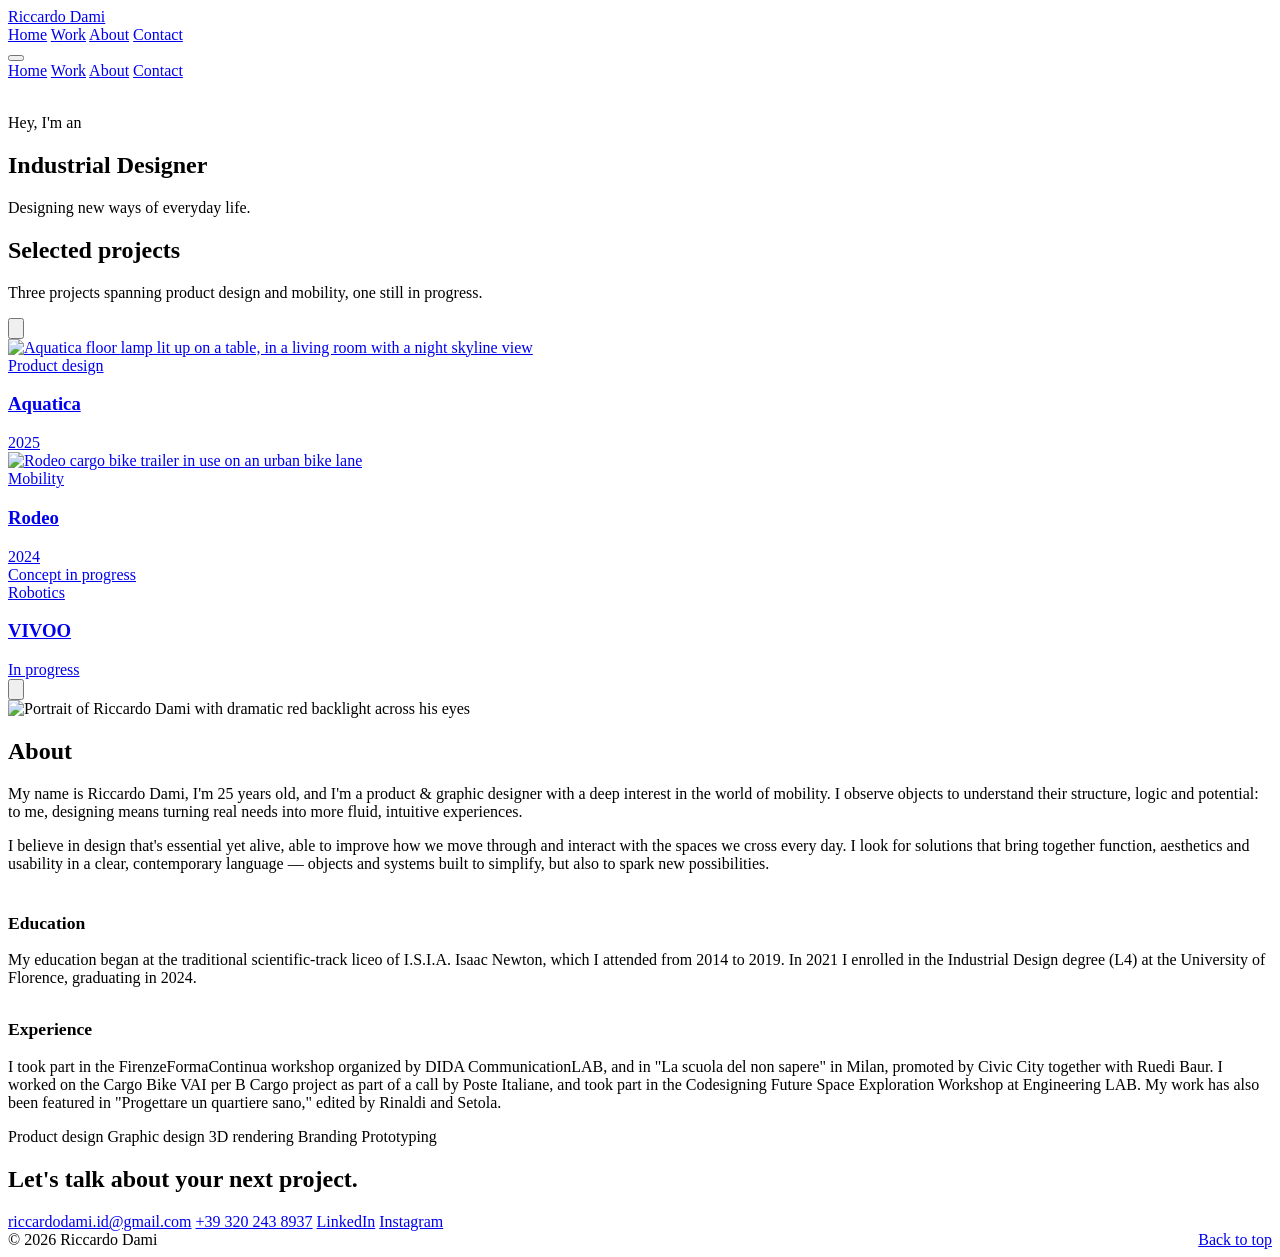
==== commit 3b3a5b2b: "Add files via upload" ====
--- a/index.html
+++ b/index.html
@@ -12,8 +12,8 @@
   1. VIVOO: once the project is ready, replace the "Concept in
      progress" note and add a real image + description page
      at projects/vivoo.html
-  2. images/bg-glow.gif: the animated hero background. You can
-     swap it for any other looping GIF/video of the same name.
+  2. images/hero-bg.jpg: the home background photo. Swap it for
+     any other image with the same file name to change it.
   ============================================================
 -->
 
@@ -52,7 +52,9 @@
   <section id="home" class="hero" style="border-top:none;">
     <div class="wrap">
       <div class="hero-shell">
-        <img class="hero-bg" src="images/bg-glow.gif" alt="" aria-hidden="true">
+        <img class="hero-bg" src="images/hero-bg.jpg" alt="" aria-hidden="true">
+        <div class="hero-glow" aria-hidden="true"></div>
+        <div class="hero-glow hero-glow-2" aria-hidden="true"></div>
         <div class="hero-content">
           <div class="hero-left">
             <p class="eyebrow-note">Hey, I'm an</p>
@@ -129,7 +131,7 @@
   <section id="chi-sono">
     <div class="wrap about-grid">
       <div class="about-photo">
-        <img src="images/riccardo-portrait.png" alt="Portrait of Riccardo Dami" style="width:100%; height:100%; object-fit:contain;">
+        <img src="images/riccardo-portrait-2.jpg" alt="Portrait of Riccardo Dami with dramatic red backlight across his eyes" style="width:100%; height:100%; object-fit:cover;">
       </div>
       <div class="about-text">
         <h2 style="margin-bottom:20px;">About</h2>
